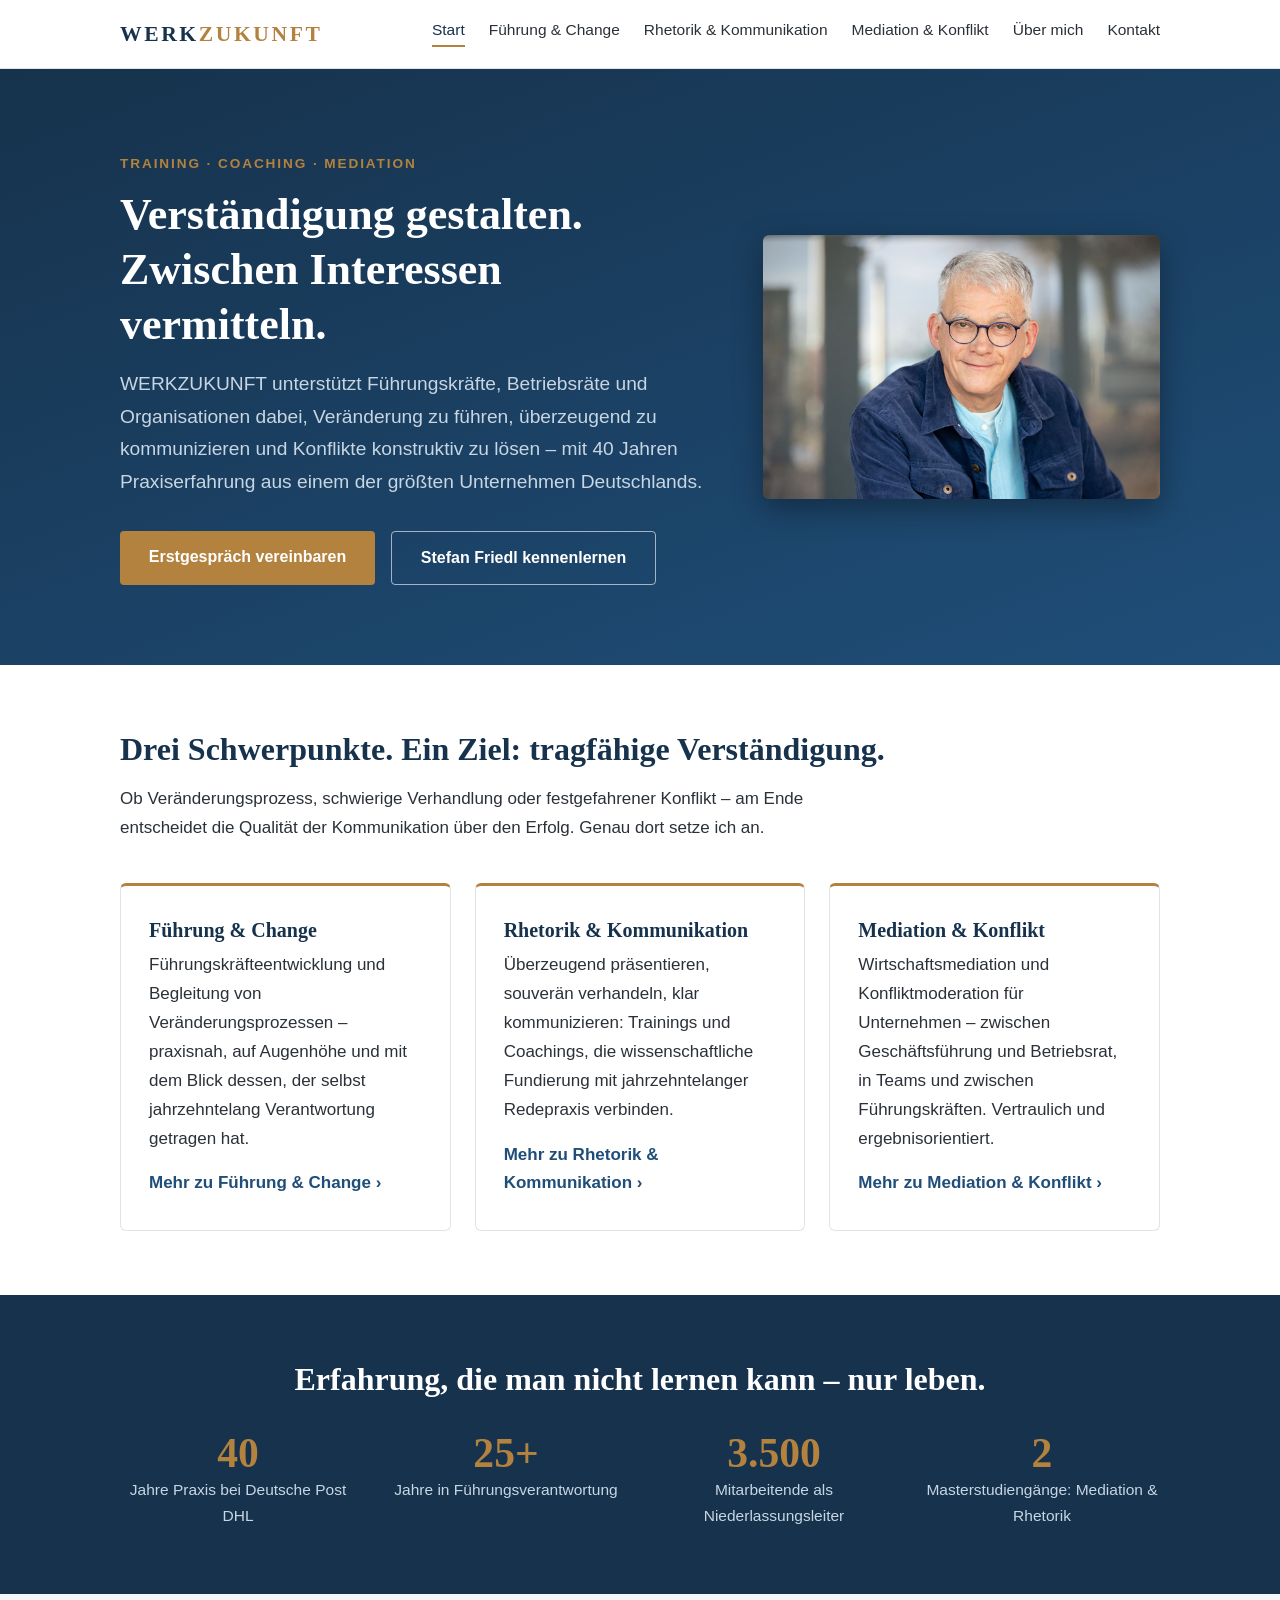
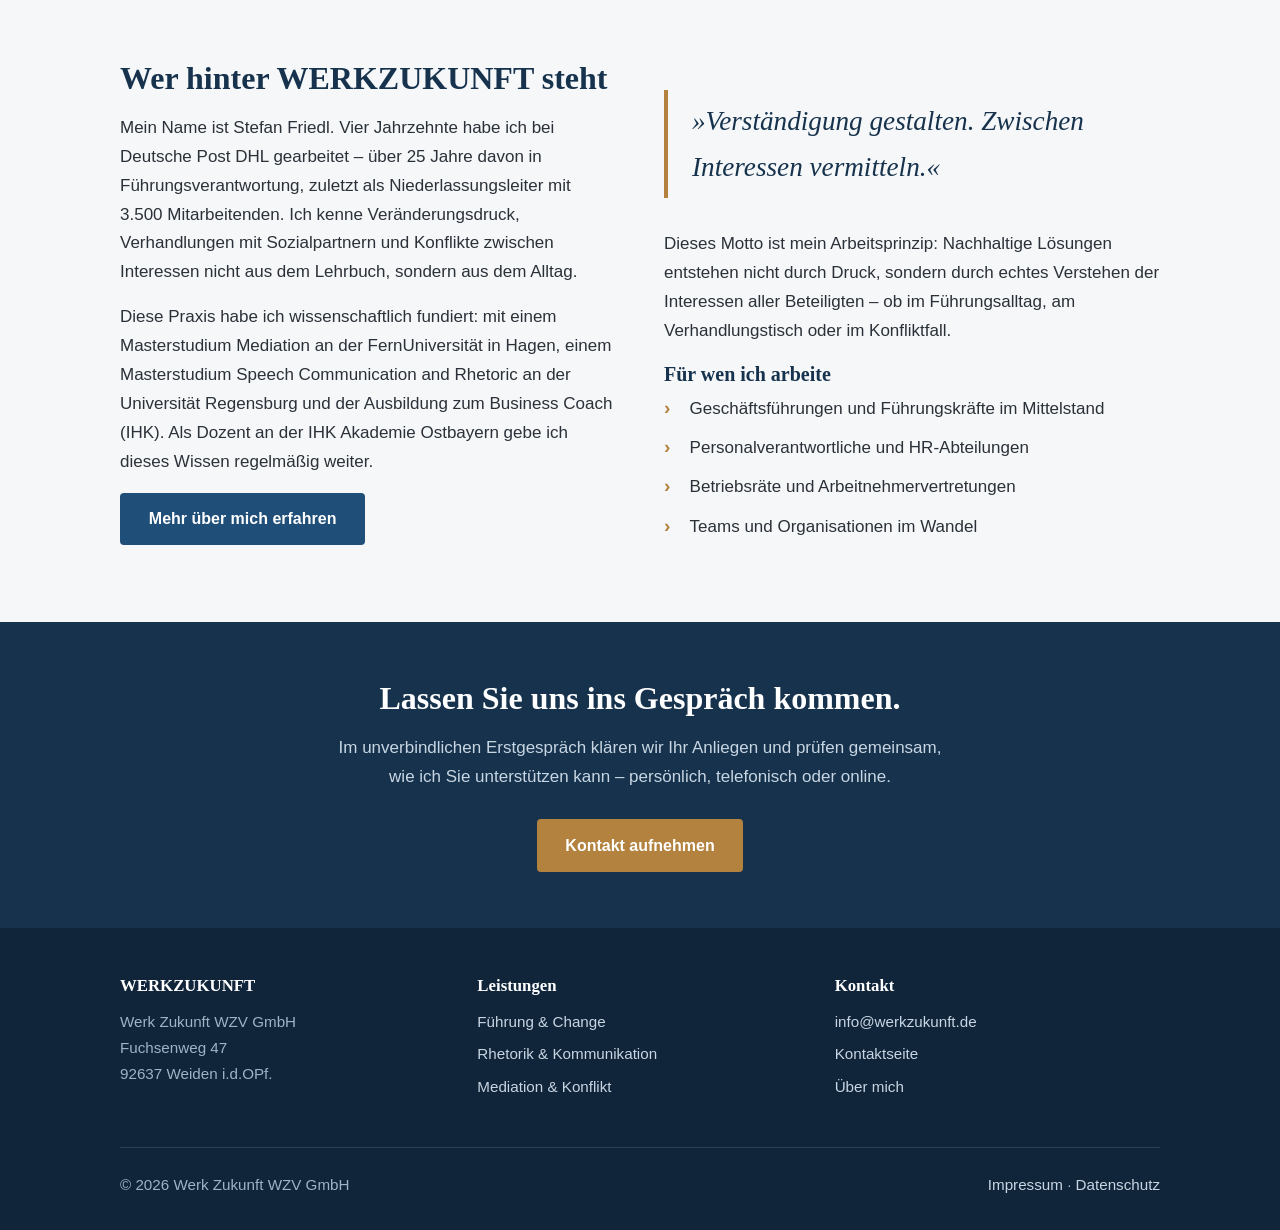
==== index.html @ 229b3513 "Website WERKZUKUNFT: Fotos, info@-Kontaktadresse und USt-IdNr. - Kontakt-E-Mail ueberall auf info@we" ====
<!DOCTYPE html>
<html lang="de">
<head>
  <meta charset="UTF-8">
  <meta name="viewport" content="width=device-width, initial-scale=1.0">
  <title>WERKZUKUNFT – Training, Coaching &amp; Mediation in Weiden</title>
  <meta name="description" content="Training, Coaching und Mediation für Führungskräfte, Betriebsräte und Organisationen. Stefan Friedl – 40 Jahre Praxiserfahrung, über 25 Jahre Führungsverantwortung. Weiden i.d.OPf.">
  <link rel="stylesheet" href="css/style.css">
</head>
<body>

  <header class="site-header">
    <div class="container nav-wrap">
      <a href="index.html" class="logo">WERK<span>ZUKUNFT</span></a>
      <input type="checkbox" id="nav-toggle" class="nav-toggle">
      <label for="nav-toggle" class="nav-toggle-label" aria-label="Menü öffnen"><span></span></label>
      <nav class="site-nav" aria-label="Hauptnavigation">
        <ul>
          <li><a href="index.html" class="aktiv">Start</a></li>
          <li><a href="fuehrung.html">Führung &amp; Change</a></li>
          <li><a href="rhetorik.html">Rhetorik &amp; Kommunikation</a></li>
          <li><a href="mediation.html">Mediation &amp; Konflikt</a></li>
          <li><a href="ueber-mich.html">Über mich</a></li>
          <li><a href="kontakt.html">Kontakt</a></li>
        </ul>
      </nav>
    </div>
  </header>

  <main>

    <section class="hero">
      <div class="container hero-grid">
        <div>
          <p class="dachzeile">Training · Coaching · Mediation</p>
          <h1>Verständigung gestalten. Zwischen Interessen vermitteln.</h1>
          <p class="untertitel">WERKZUKUNFT unterstützt Führungskräfte, Betriebsräte und Organisationen dabei, Veränderung zu führen, überzeugend zu kommunizieren und Konflikte konstruktiv zu lösen – mit 40 Jahren Praxiserfahrung aus einem der größten Unternehmen Deutschlands.</p>
          <div class="btn-gruppe">
            <a href="kontakt.html" class="btn btn--primaer">Erstgespräch vereinbaren</a>
            <a href="ueber-mich.html" class="btn btn--sekundaer">Stefan Friedl kennenlernen</a>
          </div>
        </div>
        <div class="hero-foto">
          <img src="images/stefan-friedl-training-coaching-weiden.jpg" alt="Stefan Friedl – Trainer, Business Coach und Mediator für Führungskräfte und Betriebsräte in Weiden in der Oberpfalz" width="1200" height="800">
        </div>
      </div>
    </section>

    <section class="section">
      <div class="container">
        <h2>Drei Schwerpunkte. Ein Ziel: tragfähige Verständigung.</h2>
        <p class="section-intro">Ob Veränderungsprozess, schwierige Verhandlung oder festgefahrener Konflikt – am Ende entscheidet die Qualität der Kommunikation über den Erfolg. Genau dort setze ich an.</p>
        <div class="karten">
          <article class="karte">
            <h3>Führung &amp; Change</h3>
            <p>Führungskräfteentwicklung und Begleitung von Veränderungsprozessen – praxisnah, auf Augenhöhe und mit dem Blick dessen, der selbst jahrzehntelang Verantwortung getragen hat.</p>
            <a href="fuehrung.html" class="mehr">Mehr zu Führung &amp; Change&nbsp;›</a>
          </article>
          <article class="karte">
            <h3>Rhetorik &amp; Kommunikation</h3>
            <p>Überzeugend präsentieren, souverän verhandeln, klar kommunizieren: Trainings und Coachings, die wissenschaftliche Fundierung mit jahrzehntelanger Redepraxis verbinden.</p>
            <a href="rhetorik.html" class="mehr">Mehr zu Rhetorik &amp; Kommunikation&nbsp;›</a>
          </article>
          <article class="karte">
            <h3>Mediation &amp; Konflikt</h3>
            <p>Wirtschaftsmediation und Konfliktmoderation für Unternehmen – zwischen Geschäftsführung und Betriebsrat, in Teams und zwischen Führungskräften. Vertraulich und ergebnisorientiert.</p>
            <a href="mediation.html" class="mehr">Mehr zu Mediation &amp; Konflikt&nbsp;›</a>
          </article>
        </div>
      </div>
    </section>

    <section class="section section--blau">
      <div class="container">
        <h2 class="zentriert">Erfahrung, die man nicht lernen kann – nur leben.</h2>
        <div class="kennzahlen abstand-oben">
          <div class="kennzahl">
            <div class="zahl">40</div>
            <div class="beschreibung">Jahre Praxis bei Deutsche Post DHL</div>
          </div>
          <div class="kennzahl">
            <div class="zahl">25+</div>
            <div class="beschreibung">Jahre in Führungsverantwortung</div>
          </div>
          <div class="kennzahl">
            <div class="zahl">3.500</div>
            <div class="beschreibung">Mitarbeitende als Niederlassungsleiter</div>
          </div>
          <div class="kennzahl">
            <div class="zahl">2</div>
            <div class="beschreibung">Masterstudiengänge: Mediation &amp; Rhetorik</div>
          </div>
        </div>
      </div>
    </section>

    <section class="section section--grau">
      <div class="container zweispalter">
        <div>
          <h2>Wer hinter WERKZUKUNFT steht</h2>
          <p>Mein Name ist Stefan Friedl. Vier Jahrzehnte habe ich bei Deutsche Post DHL gearbeitet – über 25 Jahre davon in Führungsverantwortung, zuletzt als Niederlassungsleiter mit 3.500 Mitarbeitenden. Ich kenne Veränderungsdruck, Verhandlungen mit Sozialpartnern und Konflikte zwischen Interessen nicht aus dem Lehrbuch, sondern aus dem Alltag.</p>
          <p>Diese Praxis habe ich wissenschaftlich fundiert: mit einem Masterstudium Mediation an der FernUniversität in Hagen, einem Masterstudium Speech Communication and Rhetoric an der Universität Regensburg und der Ausbildung zum Business Coach (IHK). Als Dozent an der IHK Akademie Ostbayern gebe ich dieses Wissen regelmäßig weiter.</p>
          <a href="ueber-mich.html" class="btn btn--blau">Mehr über mich erfahren</a>
        </div>
        <div>
          <blockquote class="motto">»Verständigung gestalten. Zwischen Interessen vermitteln.«</blockquote>
          <p>Dieses Motto ist mein Arbeitsprinzip: Nachhaltige Lösungen entstehen nicht durch Druck, sondern durch echtes Verstehen der Interessen aller Beteiligten – ob im Führungsalltag, am Verhandlungstisch oder im Konfliktfall.</p>
          <h3>Für wen ich arbeite</h3>
          <ul class="themenliste">
            <li>Geschäftsführungen und Führungskräfte im Mittelstand</li>
            <li>Personalverantwortliche und HR-Abteilungen</li>
            <li>Betriebsräte und Arbeitnehmervertretungen</li>
            <li>Teams und Organisationen im Wandel</li>
          </ul>
        </div>
      </div>
    </section>

    <section class="cta-band">
      <div class="container">
        <h2>Lassen Sie uns ins Gespräch kommen.</h2>
        <p>Im unverbindlichen Erstgespräch klären wir Ihr Anliegen und prüfen gemeinsam, wie ich Sie unterstützen kann – persönlich, telefonisch oder online.</p>
        <a href="kontakt.html" class="btn btn--primaer">Kontakt aufnehmen</a>
      </div>
    </section>

  </main>

  <footer class="site-footer">
    <div class="container">
      <div class="footer-spalten">
        <div>
          <h3>WERKZUKUNFT</h3>
          <p>Werk Zukunft WZV GmbH<br>
          Fuchsenweg 47<br>
          92637 Weiden i.d.OPf.</p>
        </div>
        <div>
          <h3>Leistungen</h3>
          <ul>
            <li><a href="fuehrung.html">Führung &amp; Change</a></li>
            <li><a href="rhetorik.html">Rhetorik &amp; Kommunikation</a></li>
            <li><a href="mediation.html">Mediation &amp; Konflikt</a></li>
          </ul>
        </div>
        <div>
          <h3>Kontakt</h3>
          <ul>
            <li><a href="mailto:info@werkzukunft.de">info@werkzukunft.de</a></li>
            <li><a href="kontakt.html">Kontaktseite</a></li>
            <li><a href="ueber-mich.html">Über mich</a></li>
          </ul>
        </div>
      </div>
      <div class="footer-unten">
        <span>© 2026 Werk Zukunft WZV GmbH</span>
        <span><a href="impressum.html">Impressum</a> · <a href="datenschutz.html">Datenschutz</a></span>
      </div>
    </div>
  </footer>

</body>
</html>
---- css/style.css ----
/* ==========================================================================
   WERKZUKUNFT – Zentrales Stylesheet
   Statische Website, keine Abhängigkeiten, Systemschriften (DSGVO-konform)
   ========================================================================== */

:root {
  --blau-dunkel: #16324c;
  --blau: #1f4e79;
  --blau-hell: #eef3f8;
  --bronze: #b3823f;
  --bronze-dunkel: #94681f;
  --text: #2b3138;
  --text-hell: #5a6470;
  --grau-bg: #f5f7f9;
  --linie: #dde4ea;
  --weiss: #ffffff;
  --serif: Georgia, "Times New Roman", Times, serif;
  --sans: -apple-system, BlinkMacSystemFont, "Segoe UI", Roboto, Helvetica, Arial, sans-serif;
}

* {
  margin: 0;
  padding: 0;
  box-sizing: border-box;
}

html {
  scroll-behavior: smooth;
}

body {
  font-family: var(--sans);
  font-size: 1.0625rem;
  line-height: 1.7;
  color: var(--text);
  background: var(--weiss);
}

img {
  max-width: 100%;
  height: auto;
}

/* --------------------------------------------------------------------------
   Typografie
   -------------------------------------------------------------------------- */

h1, h2, h3 {
  font-family: var(--serif);
  color: var(--blau-dunkel);
  line-height: 1.25;
  font-weight: 600;
}

h1 {
  font-size: clamp(1.9rem, 4.5vw, 2.75rem);
  margin-bottom: 1rem;
}

h2 {
  font-size: clamp(1.5rem, 3vw, 2rem);
  margin-bottom: 1rem;
}

h3 {
  font-size: 1.25rem;
  margin-bottom: 0.5rem;
}

p {
  margin-bottom: 1rem;
}

a {
  color: var(--blau);
}

a:hover {
  color: var(--bronze-dunkel);
}

ul, ol {
  margin: 0 0 1rem 1.25rem;
}

li {
  margin-bottom: 0.4rem;
}

/* --------------------------------------------------------------------------
   Layout-Container
   -------------------------------------------------------------------------- */

.container {
  max-width: 1080px;
  margin: 0 auto;
  padding: 0 1.25rem;
}

.section {
  padding: 4rem 0;
}

.section--grau {
  background: var(--grau-bg);
}

.section--blau {
  background: var(--blau-dunkel);
  color: #dbe5ee;
}

.section--blau h2 {
  color: var(--weiss);
}

.section-intro {
  max-width: 720px;
  margin-bottom: 2.5rem;
}

/* --------------------------------------------------------------------------
   Header & Navigation (CSS-only, ohne JavaScript)
   -------------------------------------------------------------------------- */

.site-header {
  background: var(--weiss);
  border-bottom: 1px solid var(--linie);
  position: sticky;
  top: 0;
  z-index: 100;
}

.nav-wrap {
  display: flex;
  align-items: center;
  justify-content: space-between;
  min-height: 4.25rem;
  flex-wrap: wrap;
}

.logo {
  font-family: var(--serif);
  font-size: 1.35rem;
  font-weight: 700;
  letter-spacing: 0.12em;
  color: var(--blau-dunkel);
  text-decoration: none;
}

.logo span {
  color: var(--bronze);
}

.nav-toggle {
  display: none;
}

.nav-toggle-label {
  display: none;
  cursor: pointer;
  padding: 0.5rem;
}

.nav-toggle-label span,
.nav-toggle-label span::before,
.nav-toggle-label span::after {
  display: block;
  background: var(--blau-dunkel);
  height: 2px;
  width: 26px;
  border-radius: 2px;
  position: relative;
  content: "";
  transition: transform 0.2s ease;
}

.nav-toggle-label span::before {
  position: absolute;
  top: -8px;
}

.nav-toggle-label span::after {
  position: absolute;
  top: 8px;
}

.site-nav ul {
  display: flex;
  gap: 1.5rem;
  list-style: none;
  margin: 0;
}

.site-nav a {
  text-decoration: none;
  color: var(--text);
  font-size: 0.97rem;
  font-weight: 500;
  padding: 0.4rem 0;
  border-bottom: 2px solid transparent;
}

.site-nav a:hover {
  color: var(--blau);
  border-bottom-color: var(--bronze);
}

.site-nav a.aktiv {
  color: var(--blau-dunkel);
  border-bottom-color: var(--bronze);
}

@media (max-width: 860px) {
  .nav-toggle-label {
    display: block;
  }

  .site-nav {
    flex-basis: 100%;
    max-height: 0;
    overflow: hidden;
    transition: max-height 0.25s ease;
  }

  .nav-toggle:checked ~ .site-nav {
    max-height: 30rem;
  }

  .nav-toggle:checked ~ .nav-toggle-label span {
    background: transparent;
  }

  .nav-toggle:checked ~ .nav-toggle-label span::before {
    transform: rotate(45deg);
    top: 0;
  }

  .nav-toggle:checked ~ .nav-toggle-label span::after {
    transform: rotate(-45deg);
    top: 0;
  }

  .site-nav ul {
    flex-direction: column;
    gap: 0;
    padding: 0.5rem 0 1rem;
  }

  .site-nav li {
    margin: 0;
  }

  .site-nav a {
    display: block;
    padding: 0.65rem 0;
    border-bottom: 1px solid var(--linie);
  }

  .site-nav a.aktiv {
    border-bottom-color: var(--bronze);
  }
}

/* --------------------------------------------------------------------------
   Hero
   -------------------------------------------------------------------------- */

.hero {
  background: linear-gradient(160deg, var(--blau-dunkel) 0%, var(--blau) 100%);
  color: var(--weiss);
  padding: 5rem 0;
}

.hero h1 {
  color: var(--weiss);
  max-width: 800px;
}

.hero .untertitel {
  font-size: 1.2rem;
  color: #c8d6e3;
  max-width: 680px;
  margin-bottom: 2rem;
}

.hero--seite {
  padding: 3.5rem 0;
}

.hero-grid {
  display: grid;
  grid-template-columns: 3fr 2fr;
  gap: 3rem;
  align-items: center;
}

.hero-foto img {
  display: block;
  width: 100%;
  border-radius: 6px;
  box-shadow: 0 10px 30px rgba(0, 0, 0, 0.35);
}

@media (max-width: 860px) {
  .hero-grid {
    grid-template-columns: 1fr;
    gap: 2rem;
  }

  .hero-foto {
    max-width: 480px;
  }
}

.hero .dachzeile {
  display: inline-block;
  font-size: 0.85rem;
  font-weight: 600;
  letter-spacing: 0.14em;
  text-transform: uppercase;
  color: var(--bronze);
  margin-bottom: 0.75rem;
}

/* --------------------------------------------------------------------------
   Buttons
   -------------------------------------------------------------------------- */

.btn {
  display: inline-block;
  padding: 0.8rem 1.8rem;
  border-radius: 4px;
  font-weight: 600;
  font-size: 1rem;
  text-decoration: none;
  transition: background 0.2s ease, color 0.2s ease;
}

.btn--primaer {
  background: var(--bronze);
  color: var(--weiss);
}

.btn--primaer:hover {
  background: var(--bronze-dunkel);
  color: var(--weiss);
}

.btn--sekundaer {
  background: transparent;
  color: var(--weiss);
  border: 1px solid rgba(255, 255, 255, 0.6);
}

.btn--sekundaer:hover {
  background: rgba(255, 255, 255, 0.12);
  color: var(--weiss);
}

.btn--blau {
  background: var(--blau);
  color: var(--weiss);
}

.btn--blau:hover {
  background: var(--blau-dunkel);
  color: var(--weiss);
}

.btn-gruppe {
  display: flex;
  gap: 1rem;
  flex-wrap: wrap;
}

/* --------------------------------------------------------------------------
   Karten (Leistungen)
   -------------------------------------------------------------------------- */

.karten {
  display: grid;
  grid-template-columns: repeat(auto-fit, minmax(270px, 1fr));
  gap: 1.5rem;
}

.karte {
  background: var(--weiss);
  border: 1px solid var(--linie);
  border-top: 3px solid var(--bronze);
  border-radius: 6px;
  padding: 2rem 1.75rem;
  display: flex;
  flex-direction: column;
}

.karte p {
  flex-grow: 1;
}

.karte .mehr {
  font-weight: 600;
  text-decoration: none;
}

/* --------------------------------------------------------------------------
   Kennzahlen
   -------------------------------------------------------------------------- */

.kennzahlen {
  display: grid;
  grid-template-columns: repeat(auto-fit, minmax(200px, 1fr));
  gap: 2rem;
  text-align: center;
}

.kennzahl .zahl {
  font-family: var(--serif);
  font-size: 2.6rem;
  font-weight: 700;
  color: var(--bronze);
  line-height: 1.1;
}

.kennzahl .beschreibung {
  font-size: 0.97rem;
  color: #c8d6e3;
}

/* --------------------------------------------------------------------------
   Zweispalter & Listen
   -------------------------------------------------------------------------- */

.zweispalter {
  display: grid;
  grid-template-columns: 1fr 1fr;
  gap: 3rem;
  align-items: start;
}

@media (max-width: 760px) {
  .zweispalter {
    grid-template-columns: 1fr;
    gap: 2rem;
  }
}

.themenliste {
  list-style: none;
  margin-left: 0;
}

.themenliste li {
  padding-left: 1.6rem;
  position: relative;
  margin-bottom: 0.65rem;
}

.themenliste li::before {
  content: "›";
  position: absolute;
  left: 0;
  color: var(--bronze);
  font-weight: 700;
  font-size: 1.2rem;
  line-height: 1.4;
}

/* --------------------------------------------------------------------------
   Porträtfotos
   -------------------------------------------------------------------------- */

.portraet {
  display: block;
  width: 100%;
  max-width: 400px;
  border-radius: 6px;
  box-shadow: 0 8px 24px rgba(22, 50, 76, 0.18);
  margin-bottom: 1.75rem;
}

/* --------------------------------------------------------------------------
   Zitat / Motto
   -------------------------------------------------------------------------- */

.motto {
  font-family: var(--serif);
  font-size: clamp(1.3rem, 2.5vw, 1.7rem);
  font-style: italic;
  color: var(--blau-dunkel);
  border-left: 4px solid var(--bronze);
  padding: 0.5rem 0 0.5rem 1.5rem;
  margin: 2rem 0;
}

.section--blau .motto {
  color: var(--weiss);
}

/* --------------------------------------------------------------------------
   Stationen / Lebenslauf
   -------------------------------------------------------------------------- */

.stationen {
  list-style: none;
  margin-left: 0;
  border-left: 2px solid var(--linie);
}

.stationen li {
  position: relative;
  padding: 0 0 1.5rem 1.75rem;
}

.stationen li::before {
  content: "";
  position: absolute;
  left: -7px;
  top: 0.45rem;
  width: 12px;
  height: 12px;
  border-radius: 50%;
  background: var(--bronze);
}

.stationen .titel {
  font-weight: 700;
  color: var(--blau-dunkel);
}

/* --------------------------------------------------------------------------
   Ablauf-Schritte (Kontakt)
   -------------------------------------------------------------------------- */

.schritte {
  list-style: none;
  margin-left: 0;
  counter-reset: schritt;
  display: grid;
  grid-template-columns: repeat(auto-fit, minmax(240px, 1fr));
  gap: 1.5rem;
}

.schritte li {
  counter-increment: schritt;
  background: var(--weiss);
  border: 1px solid var(--linie);
  border-radius: 6px;
  padding: 1.75rem 1.5rem;
}

.schritte li::before {
  content: counter(schritt);
  display: inline-flex;
  align-items: center;
  justify-content: center;
  width: 2.2rem;
  height: 2.2rem;
  border-radius: 50%;
  background: var(--blau-dunkel);
  color: var(--weiss);
  font-weight: 700;
  margin-bottom: 0.75rem;
}

/* --------------------------------------------------------------------------
   Kontakt-Infobox
   -------------------------------------------------------------------------- */

.kontaktbox {
  background: var(--blau-hell);
  border: 1px solid var(--linie);
  border-radius: 6px;
  padding: 2rem;
}

.kontaktbox p {
  margin-bottom: 0.5rem;
}

.kontaktbox .label {
  font-size: 0.85rem;
  font-weight: 700;
  letter-spacing: 0.08em;
  text-transform: uppercase;
  color: var(--text-hell);
  margin-top: 1.25rem;
}

/* --------------------------------------------------------------------------
   CTA-Band
   -------------------------------------------------------------------------- */

.cta-band {
  background: var(--blau-dunkel);
  color: var(--weiss);
  padding: 3.5rem 0;
  text-align: center;
}

.cta-band h2 {
  color: var(--weiss);
}

.cta-band p {
  color: #c8d6e3;
  max-width: 620px;
  margin: 0 auto 1.75rem;
}

/* --------------------------------------------------------------------------
   Footer
   -------------------------------------------------------------------------- */

.site-footer {
  background: #10243a;
  color: #9fb3c5;
  padding: 3rem 0 2rem;
  font-size: 0.95rem;
}

.footer-spalten {
  display: grid;
  grid-template-columns: repeat(auto-fit, minmax(220px, 1fr));
  gap: 2rem;
  margin-bottom: 2rem;
}

.site-footer h3 {
  color: var(--weiss);
  font-size: 1.05rem;
  margin-bottom: 0.75rem;
}

.site-footer a {
  color: #c8d6e3;
  text-decoration: none;
}

.site-footer a:hover {
  color: var(--bronze);
}

.site-footer ul {
  list-style: none;
  margin-left: 0;
}

.footer-unten {
  border-top: 1px solid rgba(255, 255, 255, 0.12);
  padding-top: 1.5rem;
  display: flex;
  justify-content: space-between;
  flex-wrap: wrap;
  gap: 0.5rem;
}

/* --------------------------------------------------------------------------
   Rechtstexte (Impressum, Datenschutz)
   -------------------------------------------------------------------------- */

.rechtstext {
  max-width: 760px;
}

.rechtstext h2 {
  font-size: 1.4rem;
  margin-top: 2.25rem;
}

.rechtstext h3 {
  font-size: 1.1rem;
  margin-top: 1.5rem;
}

/* --------------------------------------------------------------------------
   Hilfsklassen
   -------------------------------------------------------------------------- */

.zentriert {
  text-align: center;
}

.abstand-oben {
  margin-top: 2rem;
}

@media (max-width: 600px) {
  .section {
    padding: 2.75rem 0;
  }

  .hero {
    padding: 3.5rem 0;
  }
}
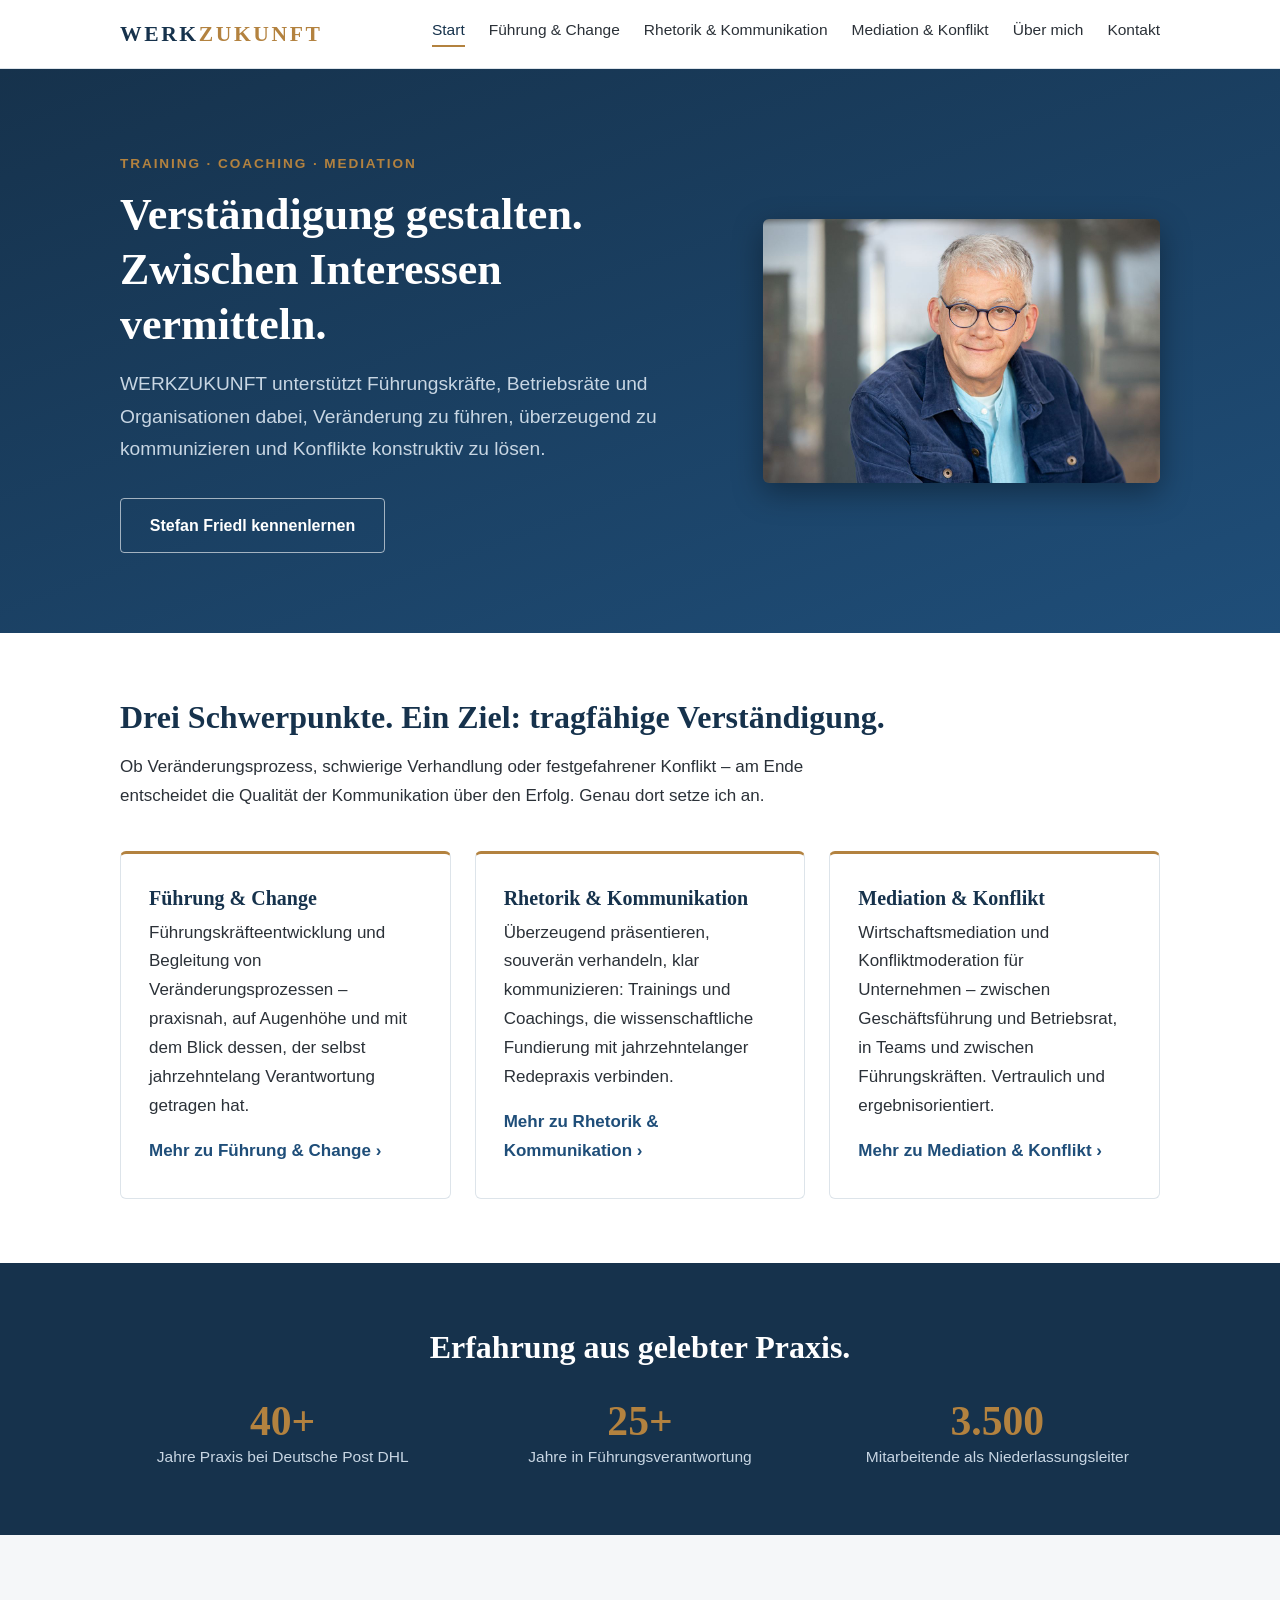
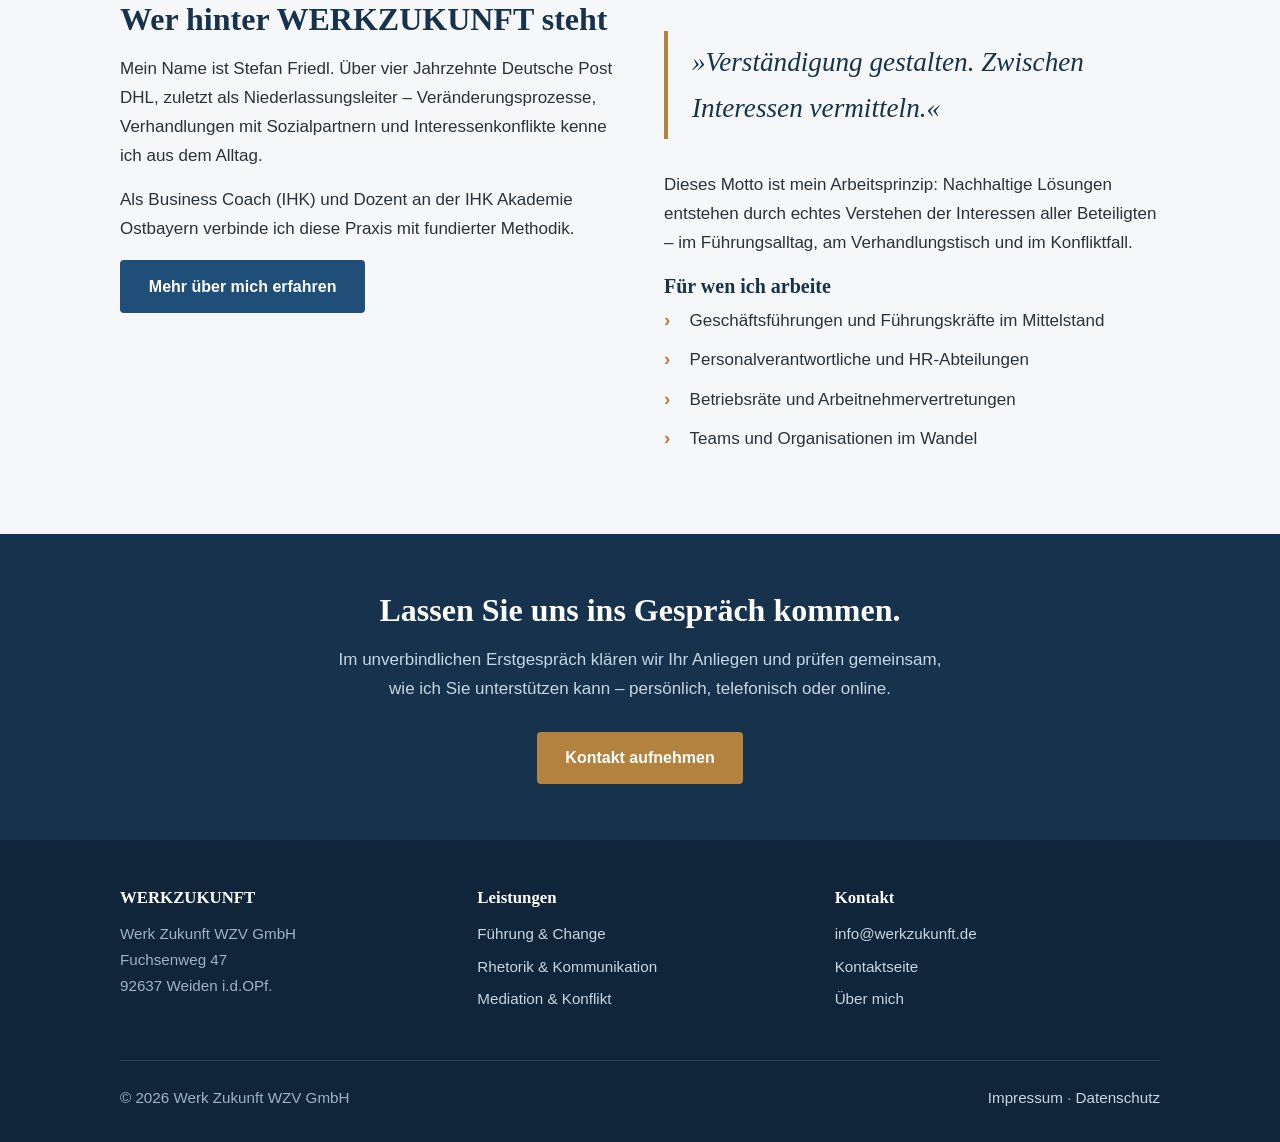
==== commit b56d98a2: "Add files via upload" ====
--- a/index.html
+++ b/index.html
@@ -4,7 +4,7 @@
   <meta charset="UTF-8">
   <meta name="viewport" content="width=device-width, initial-scale=1.0">
   <title>WERKZUKUNFT – Training, Coaching &amp; Mediation in Weiden</title>
-  <meta name="description" content="Training, Coaching und Mediation für Führungskräfte, Betriebsräte und Organisationen. Stefan Friedl – 40 Jahre Praxiserfahrung, über 25 Jahre Führungsverantwortung. Weiden i.d.OPf.">
+  <meta name="description" content="Training, Coaching und Mediation für Führungskräfte, Betriebsräte und Organisationen. Stefan Friedl – über 40 Jahre Praxiserfahrung, mehr als 25 Jahre Führungsverantwortung. Weiden i.d.OPf.">
   <link rel="stylesheet" href="css/style.css">
 </head>
 <body>
@@ -34,9 +34,8 @@
         <div>
           <p class="dachzeile">Training · Coaching · Mediation</p>
           <h1>Verständigung gestalten. Zwischen Interessen vermitteln.</h1>
-          <p class="untertitel">WERKZUKUNFT unterstützt Führungskräfte, Betriebsräte und Organisationen dabei, Veränderung zu führen, überzeugend zu kommunizieren und Konflikte konstruktiv zu lösen – mit 40 Jahren Praxiserfahrung aus einem der größten Unternehmen Deutschlands.</p>
+          <p class="untertitel">WERKZUKUNFT unterstützt Führungskräfte, Betriebsräte und Organisationen dabei, Veränderung zu führen, überzeugend zu kommunizieren und Konflikte konstruktiv zu lösen.</p>
           <div class="btn-gruppe">
-            <a href="kontakt.html" class="btn btn--primaer">Erstgespräch vereinbaren</a>
             <a href="ueber-mich.html" class="btn btn--sekundaer">Stefan Friedl kennenlernen</a>
           </div>
         </div>
@@ -72,10 +71,10 @@
 
     <section class="section section--blau">
       <div class="container">
-        <h2 class="zentriert">Erfahrung, die man nicht lernen kann – nur leben.</h2>
+        <h2 class="zentriert">Erfahrung aus gelebter Praxis.</h2>
         <div class="kennzahlen abstand-oben">
           <div class="kennzahl">
-            <div class="zahl">40</div>
+            <div class="zahl">40+</div>
             <div class="beschreibung">Jahre Praxis bei Deutsche Post DHL</div>
           </div>
           <div class="kennzahl">
@@ -86,10 +85,6 @@
             <div class="zahl">3.500</div>
             <div class="beschreibung">Mitarbeitende als Niederlassungsleiter</div>
           </div>
-          <div class="kennzahl">
-            <div class="zahl">2</div>
-            <div class="beschreibung">Masterstudiengänge: Mediation &amp; Rhetorik</div>
-          </div>
         </div>
       </div>
     </section>
@@ -98,13 +93,13 @@
       <div class="container zweispalter">
         <div>
           <h2>Wer hinter WERKZUKUNFT steht</h2>
-          <p>Mein Name ist Stefan Friedl. Vier Jahrzehnte habe ich bei Deutsche Post DHL gearbeitet – über 25 Jahre davon in Führungsverantwortung, zuletzt als Niederlassungsleiter mit 3.500 Mitarbeitenden. Ich kenne Veränderungsdruck, Verhandlungen mit Sozialpartnern und Konflikte zwischen Interessen nicht aus dem Lehrbuch, sondern aus dem Alltag.</p>
-          <p>Diese Praxis habe ich wissenschaftlich fundiert: mit einem Masterstudium Mediation an der FernUniversität in Hagen, einem Masterstudium Speech Communication and Rhetoric an der Universität Regensburg und der Ausbildung zum Business Coach (IHK). Als Dozent an der IHK Akademie Ostbayern gebe ich dieses Wissen regelmäßig weiter.</p>
+          <p>Mein Name ist Stefan Friedl. Über vier Jahrzehnte Deutsche Post DHL, zuletzt als Niederlassungsleiter – Veränderungsprozesse, Verhandlungen mit Sozialpartnern und Interessenkonflikte kenne ich aus dem Alltag.</p>
+          <p>Als Business Coach (IHK) und Dozent an der IHK Akademie Ostbayern verbinde ich diese Praxis mit fundierter Methodik.</p>
           <a href="ueber-mich.html" class="btn btn--blau">Mehr über mich erfahren</a>
         </div>
         <div>
           <blockquote class="motto">»Verständigung gestalten. Zwischen Interessen vermitteln.«</blockquote>
-          <p>Dieses Motto ist mein Arbeitsprinzip: Nachhaltige Lösungen entstehen nicht durch Druck, sondern durch echtes Verstehen der Interessen aller Beteiligten – ob im Führungsalltag, am Verhandlungstisch oder im Konfliktfall.</p>
+          <p>Dieses Motto ist mein Arbeitsprinzip: Nachhaltige Lösungen entstehen durch echtes Verstehen der Interessen aller Beteiligten – im Führungsalltag, am Verhandlungstisch und im Konfliktfall.</p>
           <h3>Für wen ich arbeite</h3>
           <ul class="themenliste">
             <li>Geschäftsführungen und Führungskräfte im Mittelstand</li>
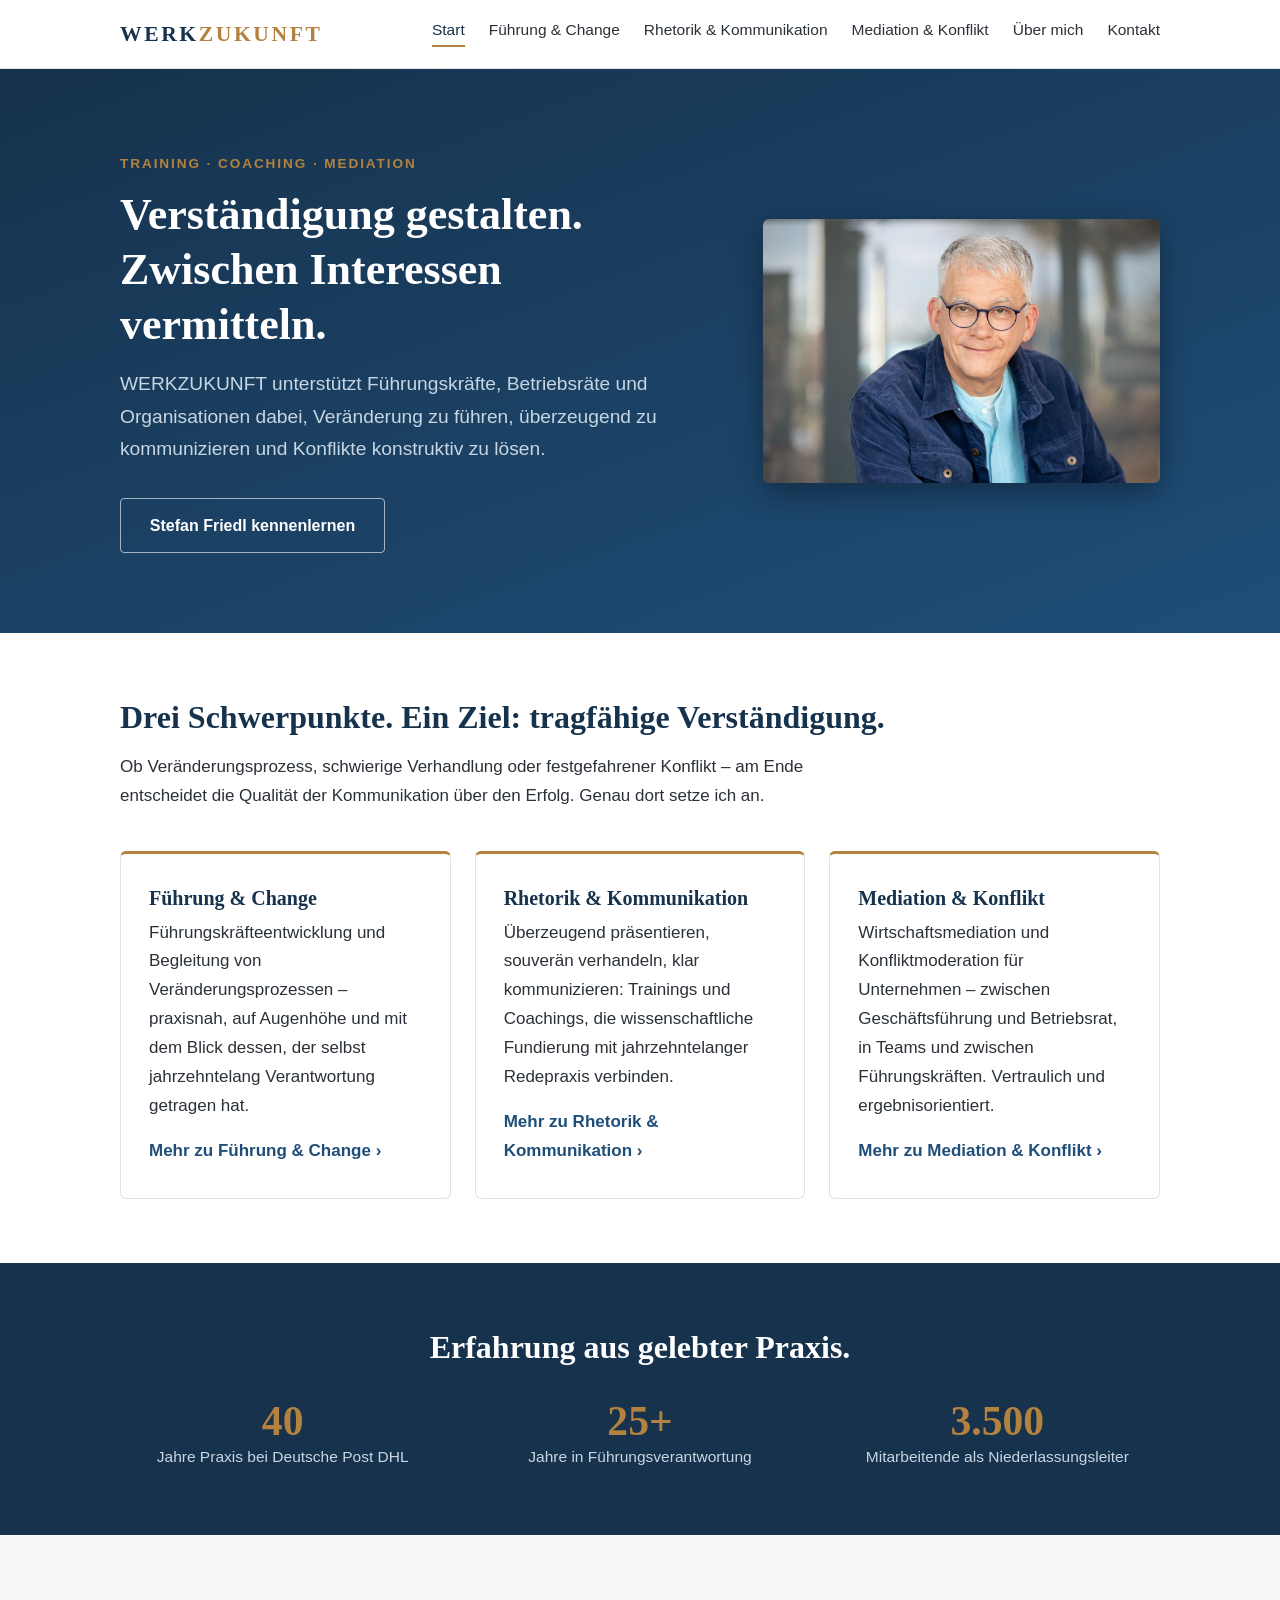
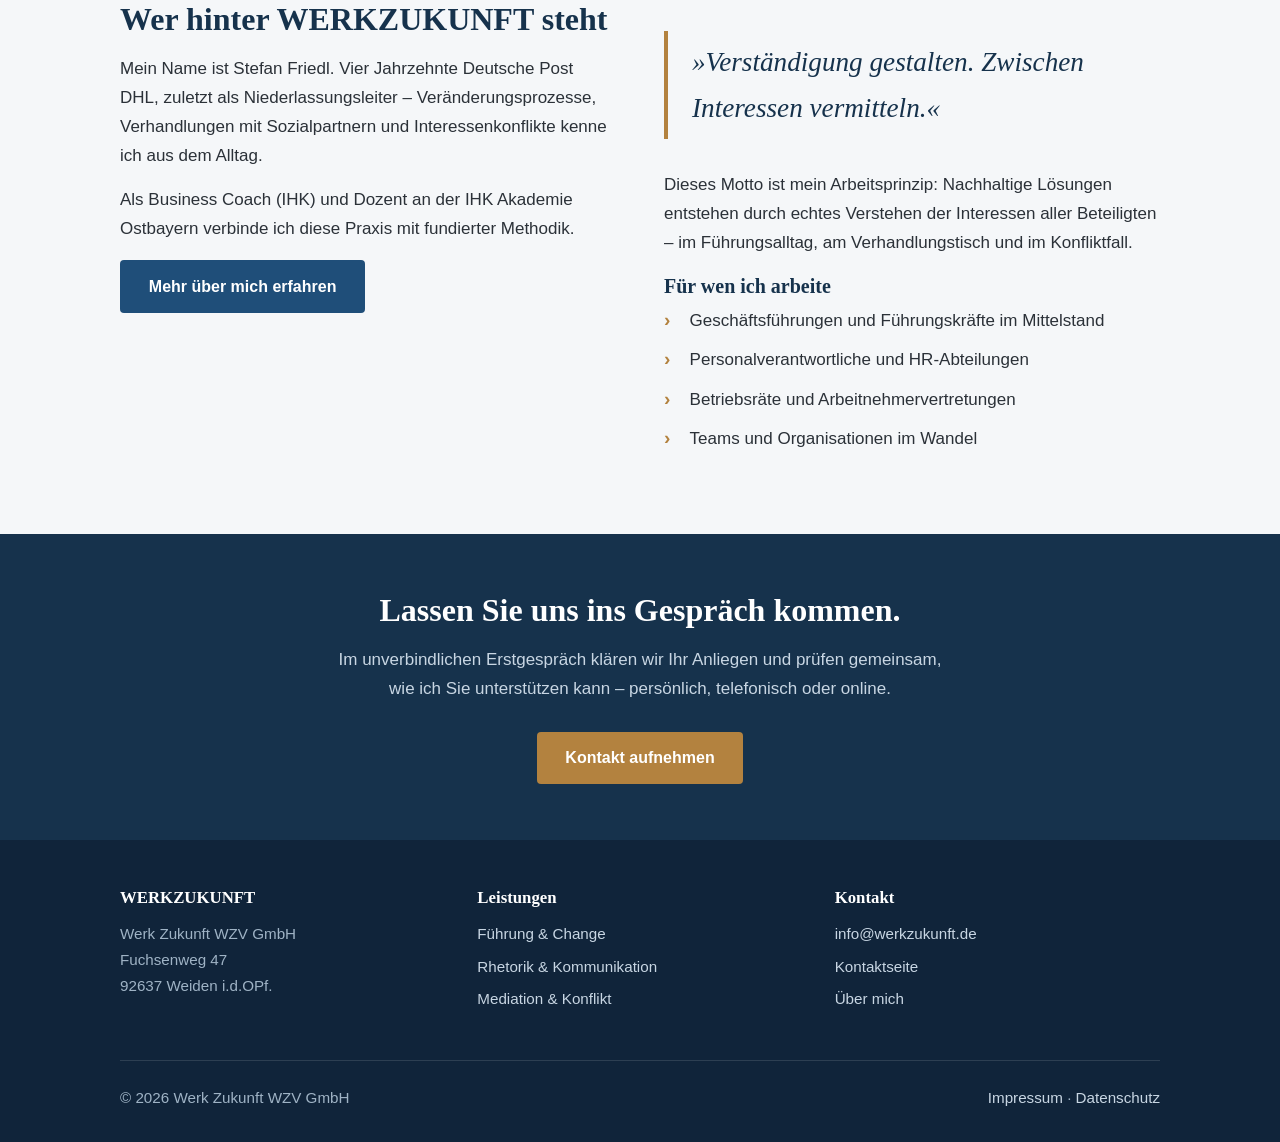
==== commit 9464b4ed: "Korrektur: exakt 40 Jahre statt "40+" / "ueber 40" Kennzahl auf der Startseite von "40+" auf "40" ge" ====
--- a/index.html
+++ b/index.html
@@ -4,7 +4,7 @@
   <meta charset="UTF-8">
   <meta name="viewport" content="width=device-width, initial-scale=1.0">
   <title>WERKZUKUNFT – Training, Coaching &amp; Mediation in Weiden</title>
-  <meta name="description" content="Training, Coaching und Mediation für Führungskräfte, Betriebsräte und Organisationen. Stefan Friedl – über 40 Jahre Praxiserfahrung, mehr als 25 Jahre Führungsverantwortung. Weiden i.d.OPf.">
+  <meta name="description" content="Training, Coaching und Mediation für Führungskräfte, Betriebsräte und Organisationen. Stefan Friedl – 40 Jahre Praxiserfahrung, mehr als 25 Jahre Führungsverantwortung. Weiden i.d.OPf.">
   <link rel="stylesheet" href="css/style.css">
 </head>
 <body>
@@ -74,7 +74,7 @@
         <h2 class="zentriert">Erfahrung aus gelebter Praxis.</h2>
         <div class="kennzahlen abstand-oben">
           <div class="kennzahl">
-            <div class="zahl">40+</div>
+            <div class="zahl">40</div>
             <div class="beschreibung">Jahre Praxis bei Deutsche Post DHL</div>
           </div>
           <div class="kennzahl">
@@ -93,7 +93,7 @@
       <div class="container zweispalter">
         <div>
           <h2>Wer hinter WERKZUKUNFT steht</h2>
-          <p>Mein Name ist Stefan Friedl. Über vier Jahrzehnte Deutsche Post DHL, zuletzt als Niederlassungsleiter – Veränderungsprozesse, Verhandlungen mit Sozialpartnern und Interessenkonflikte kenne ich aus dem Alltag.</p>
+          <p>Mein Name ist Stefan Friedl. Vier Jahrzehnte Deutsche Post DHL, zuletzt als Niederlassungsleiter – Veränderungsprozesse, Verhandlungen mit Sozialpartnern und Interessenkonflikte kenne ich aus dem Alltag.</p>
           <p>Als Business Coach (IHK) und Dozent an der IHK Akademie Ostbayern verbinde ich diese Praxis mit fundierter Methodik.</p>
           <a href="ueber-mich.html" class="btn btn--blau">Mehr über mich erfahren</a>
         </div>
